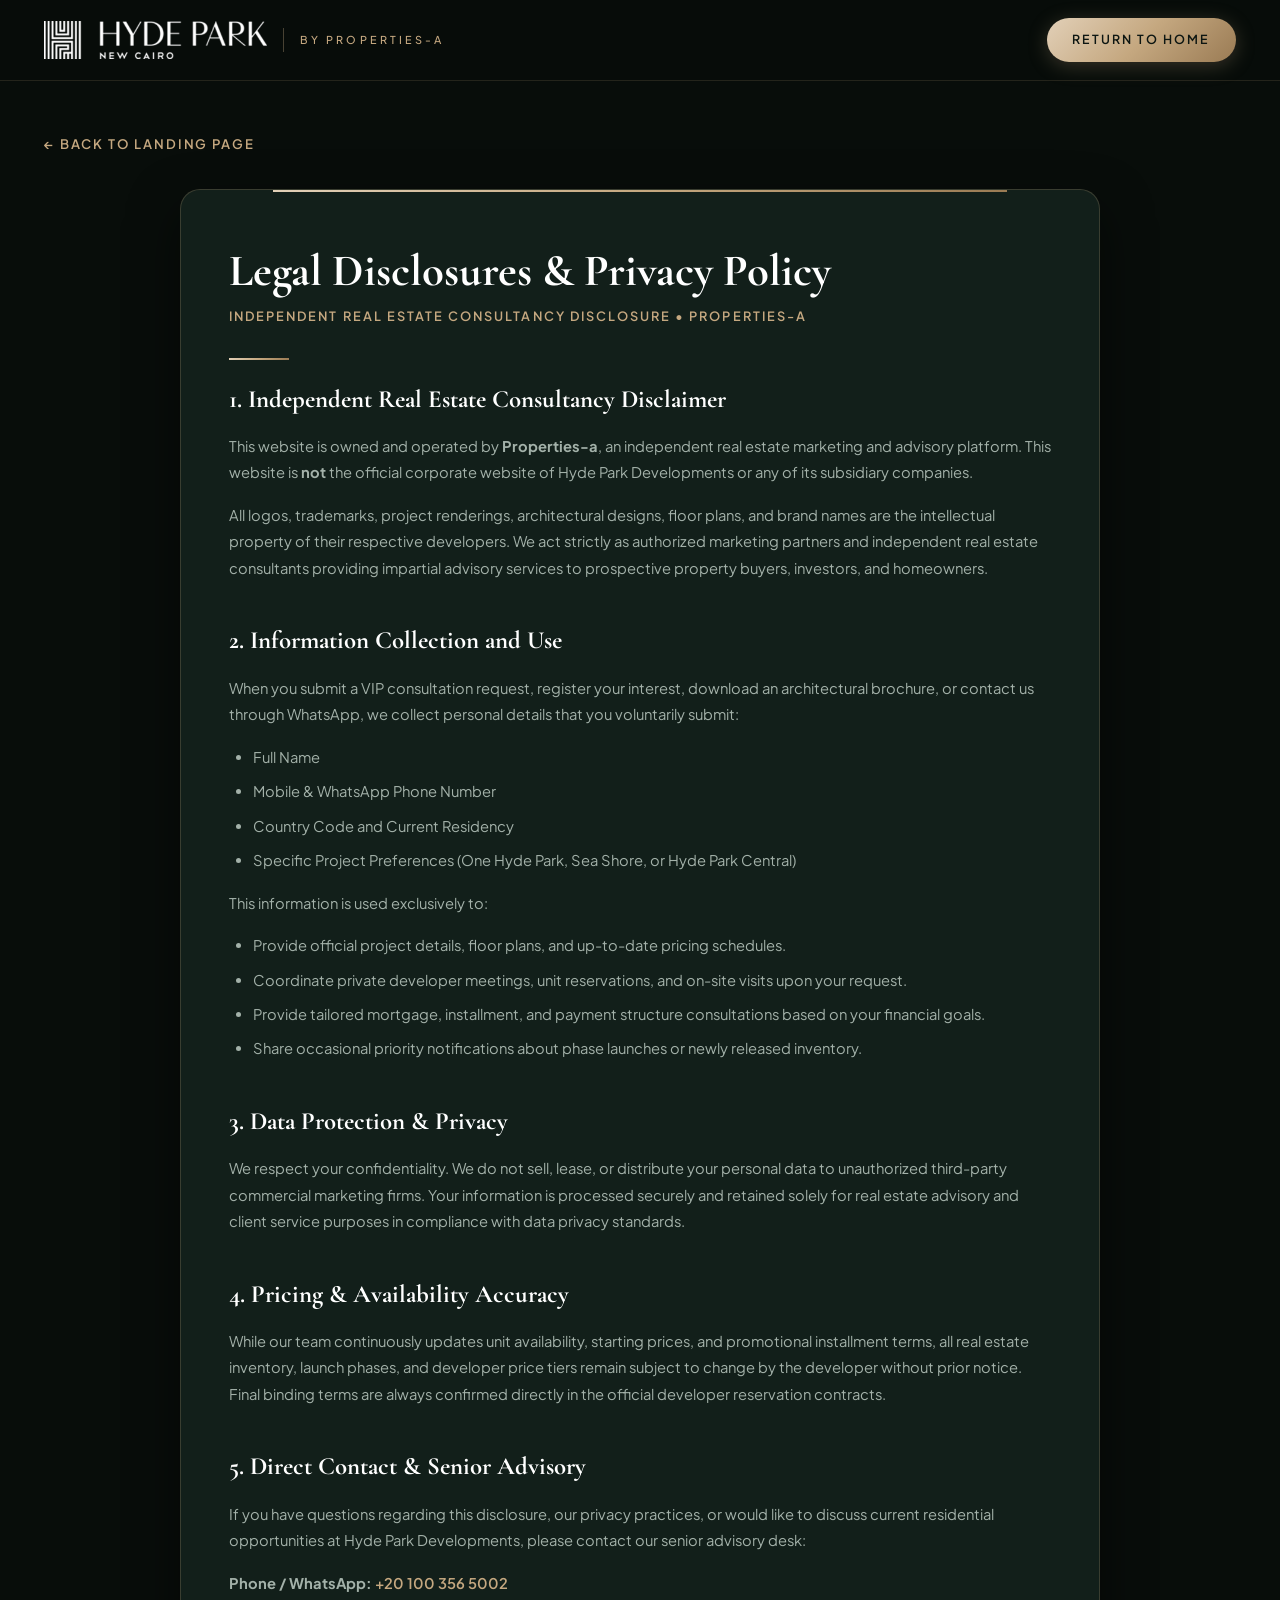
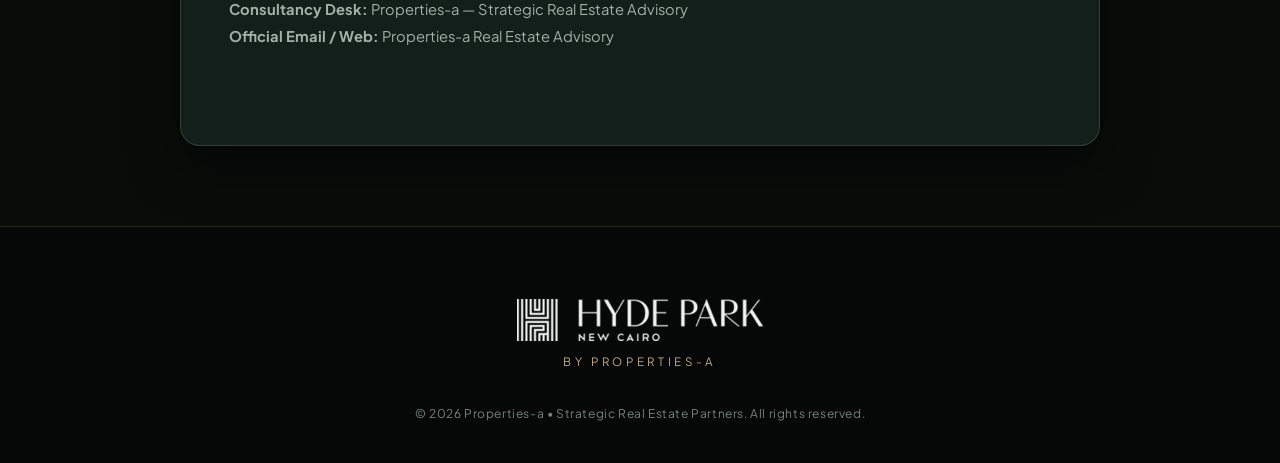
==== legal.html @ 14ad9d65 "Initial commit: Hyde Park Developments luxury landing page by Properties-a" ====
<!DOCTYPE html>
<html lang="en">
<head>
  <meta charset="UTF-8" />
  <meta name="viewport" content="width=device-width, initial-scale=1.0" />
  <title>Legal Disclosures & Privacy Policy — Hyde Park Developments by Properties-a</title>
  <meta name="robots" content="noindex, follow" />
  <link rel="icon" href="images/favicon.png" type="image/png" />

  <!-- Fonts -->
  <link rel="preconnect" href="https://fonts.googleapis.com" />
  <link rel="preconnect" href="https://fonts.gstatic.com" crossorigin />
  <link href="https://fonts.googleapis.com/css2?family=Cormorant+Garamond:ital,wght@0,400;0,500;0,600;1,400&family=Plus+Jakarta+Sans:wght@300;400;500;600;700&display=swap" rel="stylesheet" />

  <link rel="stylesheet" href="styles.css" />
  
  <style>
    .legal-page-wrap {
      padding: 130px 0 80px 0;
      min-height: 85vh;
      background: var(--color-obsidian);
    }
    .legal-box {
      background: var(--color-emerald-card);
      border: 1px solid var(--color-emerald-border);
      border-radius: var(--radius-lg);
      padding: 3.5rem 3rem;
      max-width: 920px;
      margin: 0 auto;
      box-shadow: var(--shadow-luxury);
      position: relative;
    }
    .legal-box::before {
      content: '';
      position: absolute;
      top: 0;
      left: 10%;
      right: 10%;
      height: 2px;
      background: var(--color-gold-gradient);
    }
    .legal-heading {
      font-family: var(--font-serif);
      font-size: clamp(2.2rem, 3.5vw, 3rem);
      color: #ffffff;
      margin-bottom: 0.5rem;
      line-height: 1.15;
    }
    .legal-sub-heading {
      color: var(--color-gold);
      font-size: 0.8rem;
      letter-spacing: 0.16em;
      text-transform: uppercase;
      margin-bottom: 2rem;
      font-weight: 600;
    }
    .legal-article-section {
      margin-bottom: 2.5rem;
    }
    .legal-article-section h3 {
      font-family: var(--font-serif);
      font-size: 1.55rem;
      color: #ffffff;
      margin-bottom: 0.85rem;
    }
    .legal-article-section p {
      font-size: 0.92rem;
      color: var(--color-text-muted);
      line-height: 1.8;
      margin-bottom: 1rem;
    }
    .legal-article-section ul {
      padding-left: 1.5rem;
      color: var(--color-text-muted);
      line-height: 1.8;
      margin-bottom: 1rem;
    }
    .legal-article-section li {
      margin-bottom: 0.5rem;
      font-size: 0.92rem;
    }
    .btn-return-home {
      display: inline-flex;
      align-items: center;
      gap: 0.6rem;
      margin-bottom: 2.2rem;
      color: var(--color-gold);
      font-size: 0.82rem;
      text-transform: uppercase;
      letter-spacing: 0.14em;
      font-weight: 600;
      transition: var(--transition-smooth);
    }
    .btn-return-home:hover {
      color: #ffffff;
      transform: translateX(-4px);
    }
    @media (max-width: 768px) {
      .legal-box {
        padding: 2.2rem 1.5rem;
      }
    }
  </style>
</head>
<body>

  <!-- Site Header -->
  <header class="site-header">
    <div class="container nav-container">
      <div class="brand-wrapper">
        <a href="index.html">
          <img src="images/hyde-park-developments.png" alt="Hyde Park Developments" class="brand-logo-img" />
        </a>
        <div class="brand-sep"></div>
        <span class="brand-subtext">By Properties-a</span>
      </div>
      <div class="nav-actions">
        <a href="index.html" class="btn btn-primary">Return to Home</a>
      </div>
    </div>
  </header>

  <!-- Legal Main Content -->
  <main class="legal-page-wrap">
    <div class="container">
      <a href="index.html" class="btn-return-home">
        &larr; Back to Landing Page
      </a>

      <div class="legal-box">
        <h1 class="legal-heading">Legal Disclosures & Privacy Policy</h1>
        <p class="legal-sub-heading">Independent Real Estate Consultancy Disclosure &bull; Properties-a</p>
        <div class="gold-divider left"></div>

        <section class="legal-article-section" id="disclaimer">
          <h3>1. Independent Real Estate Consultancy Disclaimer</h3>
          <p>
            This website is owned and operated by <strong>Properties-a</strong>, an independent real estate marketing and advisory platform. This website is <strong>not</strong> the official corporate website of Hyde Park Developments or any of its subsidiary companies.
          </p>
          <p>
            All logos, trademarks, project renderings, architectural designs, floor plans, and brand names are the intellectual property of their respective developers. We act strictly as authorized marketing partners and independent real estate consultants providing impartial advisory services to prospective property buyers, investors, and homeowners.
          </p>
        </section>

        <section class="legal-article-section" id="collection">
          <h3>2. Information Collection and Use</h3>
          <p>
            When you submit a VIP consultation request, register your interest, download an architectural brochure, or contact us through WhatsApp, we collect personal details that you voluntarily submit:
          </p>
          <ul>
            <li>Full Name</li>
            <li>Mobile & WhatsApp Phone Number</li>
            <li>Country Code and Current Residency</li>
            <li>Specific Project Preferences (One Hyde Park, Sea Shore, or Hyde Park Central)</li>
          </ul>
          <p>
            This information is used exclusively to:
          </p>
          <ul>
            <li>Provide official project details, floor plans, and up-to-date pricing schedules.</li>
            <li>Coordinate private developer meetings, unit reservations, and on-site visits upon your request.</li>
            <li>Provide tailored mortgage, installment, and payment structure consultations based on your financial goals.</li>
            <li>Share occasional priority notifications about phase launches or newly released inventory.</li>
          </ul>
        </section>

        <section class="legal-article-section" id="privacy">
          <h3>3. Data Protection & Privacy</h3>
          <p>
            We respect your confidentiality. We do not sell, lease, or distribute your personal data to unauthorized third-party commercial marketing firms. Your information is processed securely and retained solely for real estate advisory and client service purposes in compliance with data privacy standards.
          </p>
        </section>

        <section class="legal-article-section" id="terms">
          <h3>4. Pricing & Availability Accuracy</h3>
          <p>
            While our team continuously updates unit availability, starting prices, and promotional installment terms, all real estate inventory, launch phases, and developer price tiers remain subject to change by the developer without prior notice. Final binding terms are always confirmed directly in the official developer reservation contracts.
          </p>
        </section>

        <section class="legal-article-section" id="contact">
          <h3>5. Direct Contact & Senior Advisory</h3>
          <p>
            If you have questions regarding this disclosure, our privacy practices, or would like to discuss current residential opportunities at Hyde Park Developments, please contact our senior advisory desk:
          </p>
          <p>
            <strong>Phone / WhatsApp:</strong> <a href="https://wa.me/201003565002" target="_blank" rel="noopener noreferrer" style="color: var(--color-gold); font-weight: 600;">+20 100 356 5002</a><br />
            <strong>Consultancy Desk:</strong> Properties-a — Strategic Real Estate Advisory<br />
            <strong>Official Email / Web:</strong> Properties-a Real Estate Advisory
          </p>
        </section>
      </div>
    </div>
  </main>

  <!-- Site Footer -->
  <footer class="site-footer">
    <div class="container">
      <div class="footer-brand-wrap">
        <img src="images/hyde-park-developments.png" alt="Hyde Park Developments" class="footer-logo" />
        <span class="footer-tagline">By Properties-a</span>
      </div>
      <p class="footer-copyright">&copy; 2026 Properties-a &bull; Strategic Real Estate Partners. All rights reserved.</p>
    </div>
  </footer>

</body>
</html>
---- styles.css ----
/* ==========================================================================
   HYDE PARK DEVELOPMENTS — LUXURY RESIDENCES (BY PROPERTIES-A)
   Design System & Styling
   ========================================================================== */

:root {
  /* Color Palette */
  --color-obsidian: #080D0A;
  --color-emerald-deep: #0D1713;
  --color-emerald-card: #121F1A;
  --color-emerald-border: rgba(197, 168, 128, 0.22);
  --color-emerald-glow: rgba(197, 168, 128, 0.08);
  
  --color-gold: #C5A880;
  --color-gold-light: #E0CEB5;
  --color-gold-dark: #9A7B54;
  --color-gold-gradient: linear-gradient(135deg, #E2D0B8 0%, #C5A880 50%, #9A7B54 100%);
  
  --color-ivory: #FBF9F5;
  --color-ivory-warm: #F4EFEA;
  --color-sand: #EAE3D9;
  
  --color-text-light: #FFFFFF;
  --color-text-muted: #A3B1A9;
  --color-text-dim: #73857B;
  --color-text-dark: #121A15;
  --color-text-dark-muted: #4A5851;
  
  --color-whatsapp: #25D366;
  --color-whatsapp-hover: #20BA5A;

  /* Typography */
  --font-serif: 'Cormorant Garamond', 'Playfair Display', Georgia, serif;
  --font-sans: 'Plus Jakarta Sans', 'Inter', -apple-system, BlinkMacSystemFont, sans-serif;
  
  /* Transitions & Shadows */
  --transition-smooth: all 0.35s cubic-bezier(0.16, 1, 0.3, 1);
  --shadow-subtle: 0 10px 30px rgba(0, 0, 0, 0.25);
  --shadow-luxury: 0 20px 50px rgba(0, 0, 0, 0.5);
  --shadow-gold: 0 8px 30px rgba(197, 168, 128, 0.2);
  
  --radius-sm: 8px;
  --radius-md: 14px;
  --radius-lg: 20px;
  --radius-full: 9999px;
}

/* Base Reset */
*, *::before, *::after {
  box-sizing: border-box;
  margin: 0;
  padding: 0;
}

html {
  scroll-behavior: smooth;
  font-size: 16px;
  -webkit-text-size-adjust: 100%;
}

body {
  font-family: var(--font-sans);
  background-color: var(--color-obsidian);
  color: var(--color-text-light);
  line-height: 1.6;
  overflow-x: hidden;
  position: relative;
  -webkit-font-smoothing: antialiased;
}

img {
  max-width: 100%;
  height: auto;
  display: block;
}

a {
  color: inherit;
  text-decoration: none;
  transition: var(--transition-smooth);
}

button, input, select, textarea {
  font-family: inherit;
}

/* Container */
.container {
  width: 100%;
  max-width: 1240px;
  margin-left: auto;
  margin-right: auto;
  padding-left: 1.5rem;
  padding-right: 1.5rem;
}

.container-narrow {
  max-width: 960px;
}

/* Typography Utilities */
.font-serif { font-family: var(--font-serif); }
.font-sans { font-family: var(--font-sans); }

.text-gold {
  color: var(--color-gold);
}

.gradient-gold-text {
  background: var(--color-gold-gradient);
  -webkit-background-clip: text;
  -webkit-text-fill-color: transparent;
}

/* Badges */
.luxury-tag {
  display: inline-flex;
  align-items: center;
  gap: 0.5rem;
  padding: 0.4rem 1rem;
  border-radius: var(--radius-full);
  background: rgba(197, 168, 128, 0.12);
  border: 1px solid rgba(197, 168, 128, 0.28);
  color: var(--color-gold-light);
  font-size: 0.72rem;
  letter-spacing: 0.22em;
  text-transform: uppercase;
  font-weight: 600;
}

.luxury-tag::before {
  content: '';
  width: 5px;
  height: 5px;
  border-radius: 50%;
  background: var(--color-gold);
  box-shadow: 0 0 8px var(--color-gold);
}

/* Subtle Gold Divider */
.gold-divider {
  width: 60px;
  height: 1.5px;
  background: var(--color-gold-gradient);
  margin: 1.25rem auto;
}

.gold-divider.left {
  margin-left: 0;
}

/* ==========================================================================
   NAVIGATION BAR
   ========================================================================== */
.site-header {
  position: fixed;
  top: 0;
  left: 0;
  right: 0;
  z-index: 1000;
  background: rgba(8, 13, 10, 0.82);
  backdrop-filter: blur(18px);
  -webkit-backdrop-filter: blur(18px);
  border-bottom: 1px solid rgba(197, 168, 128, 0.15);
  transition: var(--transition-smooth);
}

.site-header.scrolled {
  background: rgba(8, 13, 10, 0.95);
  box-shadow: 0 10px 30px rgba(0, 0, 0, 0.4);
}

.nav-container {
  display: flex;
  align-items: center;
  justify-content: space-between;
  height: 80px;
}

.brand-wrapper {
  display: flex;
  align-items: center;
  gap: 1rem;
}

.brand-logo-img {
  height: 38px;
  width: auto;
  filter: brightness(0) invert(1);
  transition: var(--transition-smooth);
}

.brand-wrapper:hover .brand-logo-img {
  opacity: 0.9;
}

.brand-sep {
  width: 1px;
  height: 24px;
  background: rgba(197, 168, 128, 0.35);
}

.brand-subtext {
  font-size: 0.68rem;
  letter-spacing: 0.28em;
  text-transform: uppercase;
  color: var(--color-gold);
  font-weight: 500;
  white-space: nowrap;
}

.nav-links {
  display: flex;
  align-items: center;
  list-style: none;
  gap: 2rem;
}

.nav-link {
  font-size: 0.82rem;
  letter-spacing: 0.12em;
  text-transform: uppercase;
  color: var(--color-text-muted);
  font-weight: 500;
  position: relative;
  padding: 0.5rem 0;
}

.nav-link::after {
  content: '';
  position: absolute;
  bottom: 0;
  left: 0;
  width: 0;
  height: 1px;
  background: var(--color-gold);
  transition: var(--transition-smooth);
}

.nav-link:hover {
  color: var(--color-text-light);
}

.nav-link:hover::after {
  width: 100%;
}

.nav-actions {
  display: flex;
  align-items: center;
  gap: 1rem;
}

/* Button System */
.btn {
  display: inline-flex;
  align-items: center;
  justify-content: center;
  gap: 0.6rem;
  padding: 0.75rem 1.6rem;
  border-radius: var(--radius-full);
  font-size: 0.78rem;
  font-weight: 600;
  letter-spacing: 0.16em;
  text-transform: uppercase;
  cursor: pointer;
  transition: var(--transition-smooth);
  border: none;
  outline: none;
  text-decoration: none;
}

.btn-primary {
  background: var(--color-gold-gradient);
  color: #0D1612;
  box-shadow: 0 4px 20px rgba(197, 168, 128, 0.25);
}

.btn-primary:hover {
  transform: translateY(-2px);
  box-shadow: 0 8px 25px rgba(197, 168, 128, 0.4);
}

.btn-outline {
  background: transparent;
  color: var(--color-text-light);
  border: 1px solid rgba(197, 168, 128, 0.4);
}

.btn-outline:hover {
  border-color: var(--color-gold);
  background: rgba(197, 168, 128, 0.08);
  color: var(--color-gold-light);
}

.btn-whatsapp {
  background: #25D366;
  color: #FFFFFF;
  box-shadow: 0 4px 18px rgba(37, 211, 102, 0.3);
}

.btn-whatsapp:hover {
  background: #20BA5A;
  transform: translateY(-2px);
  box-shadow: 0 6px 24px rgba(37, 211, 102, 0.45);
}

.btn-whatsapp svg, .btn-primary svg, .btn-outline svg {
  width: 18px;
  height: 18px;
  fill: currentColor;
}

.mobile-nav-toggle {
  display: none;
  background: none;
  border: none;
  color: var(--color-text-light);
  cursor: pointer;
  padding: 0.5rem;
}

/* ==========================================================================
   HERO SECTION
   ========================================================================== */
.hero-section {
  position: relative;
  min-height: 100vh;
  display: flex;
  align-items: center;
  padding-top: 120px;
  padding-bottom: 70px;
  background-color: var(--color-obsidian);
  overflow: hidden;
}

.hero-backdrop {
  position: absolute;
  top: 0;
  left: 0;
  width: 100%;
  height: 100%;
  z-index: 1;
}

.hero-backdrop-img {
  width: 100%;
  height: 100%;
  object-fit: cover;
  object-position: center;
  transform: scale(1.02);
  transition: transform 12s ease-out;
}

.hero-section:hover .hero-backdrop-img {
  transform: scale(1.06);
}

.hero-veil {
  position: absolute;
  inset: 0;
  background: linear-gradient(
    180deg,
    rgba(8, 13, 10, 0.85) 0%,
    rgba(8, 13, 10, 0.72) 45%,
    rgba(8, 13, 10, 0.94) 100%
  );
  z-index: 2;
}

.hero-content-grid {
  position: relative;
  z-index: 3;
  display: grid;
  grid-template-columns: 1.15fr 0.85fr;
  gap: 3.5rem;
  align-items: center;
}

.hero-text-col {
  padding-right: 1rem;
}

.hero-headline {
  font-family: var(--font-serif);
  font-size: clamp(2.5rem, 5vw, 4.4rem);
  font-weight: 400;
  line-height: 1.08;
  letter-spacing: -0.02em;
  margin-top: 1.25rem;
  margin-bottom: 1.5rem;
  color: #FFFFFF;
}

.hero-highlight-bar {
  display: inline-flex;
  flex-wrap: wrap;
  align-items: center;
  gap: 0.75rem;
  padding: 0.85rem 1.4rem;
  background: rgba(18, 31, 26, 0.7);
  border: 1px solid var(--color-emerald-border);
  backdrop-filter: blur(12px);
  border-radius: var(--radius-md);
  margin-bottom: 2rem;
}

.hero-highlight-item {
  font-size: 0.82rem;
  color: var(--color-gold-light);
  letter-spacing: 0.04em;
  font-weight: 500;
}

.hero-highlight-sep {
  color: var(--color-gold);
  opacity: 0.5;
}

.hero-description {
  font-size: 1.05rem;
  line-height: 1.75;
  color: var(--color-text-muted);
  max-width: 580px;
  margin-bottom: 2.2rem;
}

.hero-ctas {
  display: flex;
  flex-wrap: wrap;
  align-items: center;
  gap: 1rem;
  margin-bottom: 2.5rem;
}

.hero-pillars-row {
  display: grid;
  grid-template-columns: repeat(3, 1fr);
  gap: 1rem;
  border-top: 1px solid rgba(197, 168, 128, 0.15);
  padding-top: 1.75rem;
}

.pillar-item {
  display: flex;
  flex-direction: column;
}

.pillar-num {
  font-family: var(--font-serif);
  font-size: 1.8rem;
  color: var(--color-gold);
  line-height: 1;
  margin-bottom: 0.25rem;
}

.pillar-label {
  font-size: 0.72rem;
  letter-spacing: 0.12em;
  text-transform: uppercase;
  color: var(--color-text-muted);
}

/* Hero VIP Lead Card */
.hero-form-card {
  background: rgba(13, 23, 19, 0.82);
  border: 1px solid var(--color-emerald-border);
  backdrop-filter: blur(20px);
  -webkit-backdrop-filter: blur(20px);
  border-radius: var(--radius-lg);
  padding: 2.5rem 2.2rem;
  box-shadow: var(--shadow-luxury), var(--shadow-gold);
  position: relative;
}

.hero-form-card::before {
  content: '';
  position: absolute;
  top: 0;
  left: 15%;
  right: 15%;
  height: 2px;
  background: var(--color-gold-gradient);
}

.form-header {
  text-align: center;
  margin-bottom: 1.75rem;
}

.form-header-badge {
  font-size: 0.68rem;
  letter-spacing: 0.25em;
  text-transform: uppercase;
  color: var(--color-gold);
  font-weight: 600;
  margin-bottom: 0.5rem;
  display: block;
}

.form-header-title {
  font-family: var(--font-serif);
  font-size: 1.8rem;
  color: #FFFFFF;
  font-weight: 400;
  line-height: 1.2;
}

.form-header-sub {
  font-size: 0.85rem;
  color: var(--color-text-muted);
  margin-top: 0.4rem;
  font-style: italic;
  font-family: var(--font-serif);
}

/* Form Styling */
.vip-form {
  display: flex;
  flex-direction: column;
  gap: 1.15rem;
}

.form-group {
  display: flex;
  flex-direction: column;
  gap: 0.4rem;
  text-align: left;
}

.form-label {
  font-size: 0.68rem;
  letter-spacing: 0.18em;
  text-transform: uppercase;
  color: var(--color-gold-light);
  font-weight: 600;
}

.form-input, .form-select {
  width: 100%;
  padding: 0.85rem 1.1rem;
  background: rgba(8, 13, 10, 0.65);
  border: 1px solid rgba(197, 168, 128, 0.3);
  border-radius: var(--radius-sm);
  color: #FFFFFF;
  font-size: 0.9rem;
  transition: var(--transition-smooth);
  outline: none;
}

.form-input::placeholder {
  color: rgba(255, 255, 255, 0.35);
}

.form-input:focus, .form-select:focus {
  border-color: var(--color-gold);
  box-shadow: 0 0 15px rgba(197, 168, 128, 0.25);
  background: rgba(8, 13, 10, 0.9);
}

.form-select option {
  background-color: var(--color-obsidian);
  color: #FFFFFF;
}

.form-submit-btn {
  width: 100%;
  margin-top: 0.5rem;
  padding: 1rem 1.5rem;
  font-size: 0.82rem;
  font-weight: 700;
  letter-spacing: 0.22em;
}

.form-disclaimer {
  font-size: 0.68rem;
  line-height: 1.6;
  color: var(--color-text-dim);
  text-align: center;
  margin-top: 1rem;
}

.form-legal-links {
  display: flex;
  align-items: center;
  justify-content: center;
  gap: 0.75rem;
  margin-top: 0.6rem;
  font-size: 0.68rem;
  letter-spacing: 0.12em;
  text-transform: uppercase;
  color: var(--color-gold);
}

.form-legal-links a:hover {
  text-decoration: underline;
  color: #FFFFFF;
}

/* ==========================================================================
   TICKER / STATS BAR
   ========================================================================== */
.stats-ticker-section {
  background: var(--color-emerald-deep);
  border-top: 1px solid var(--color-emerald-border);
  border-bottom: 1px solid var(--color-emerald-border);
  padding: 2.2rem 0;
}

.ticker-grid {
  display: grid;
  grid-template-columns: repeat(5, 1fr);
  gap: 1.5rem;
  text-align: center;
}

.ticker-item {
  display: flex;
  flex-direction: column;
  align-items: center;
  position: relative;
}

.ticker-item:not(:last-child)::after {
  content: '';
  position: absolute;
  right: 0;
  top: 15%;
  height: 70%;
  width: 1px;
  background: rgba(197, 168, 128, 0.2);
}

.ticker-metric {
  font-family: var(--font-serif);
  font-size: 2.2rem;
  font-weight: 500;
  color: var(--color-gold);
  line-height: 1.1;
  margin-bottom: 0.35rem;
}

.ticker-desc {
  font-size: 0.72rem;
  letter-spacing: 0.12em;
  text-transform: uppercase;
  color: var(--color-text-muted);
}

/* ==========================================================================
   DEVELOPMENTS SHOWCASE
   ========================================================================== */
.developments-section {
  padding: 6.5rem 0;
  background-color: var(--color-obsidian);
  position: relative;
}

.section-head {
  text-align: center;
  max-width: 780px;
  margin: 0 auto 4rem auto;
}

.section-subtitle {
  font-size: 0.75rem;
  letter-spacing: 0.28em;
  text-transform: uppercase;
  color: var(--color-gold);
  font-weight: 600;
}

.section-title {
  font-family: var(--font-serif);
  font-size: clamp(2.2rem, 4vw, 3.4rem);
  font-weight: 400;
  line-height: 1.15;
  color: #FFFFFF;
  margin-top: 0.8rem;
  margin-bottom: 1rem;
}

.section-description {
  font-size: 0.95rem;
  color: var(--color-text-muted);
  line-height: 1.7;
}

/* Filter Tabs */
.tabs-wrapper {
  display: flex;
  justify-content: center;
  gap: 0.75rem;
  margin-bottom: 3.5rem;
  flex-wrap: wrap;
}

.tab-btn {
  padding: 0.65rem 1.6rem;
  background: rgba(18, 31, 26, 0.6);
  border: 1px solid rgba(197, 168, 128, 0.25);
  border-radius: var(--radius-full);
  color: var(--color-text-muted);
  font-size: 0.75rem;
  letter-spacing: 0.15em;
  text-transform: uppercase;
  font-weight: 600;
  cursor: pointer;
  transition: var(--transition-smooth);
}

.tab-btn.active, .tab-btn:hover {
  background: var(--color-gold-gradient);
  color: #0D1612;
  border-color: var(--color-gold);
  box-shadow: 0 4px 15px rgba(197, 168, 128, 0.25);
}

/* Project Cards */
.project-card {
  background: var(--color-emerald-card);
  border: 1px solid var(--color-emerald-border);
  border-radius: var(--radius-lg);
  overflow: hidden;
  margin-bottom: 3.5rem;
  box-shadow: var(--shadow-luxury);
  transition: var(--transition-smooth);
}

.project-card:hover {
  border-color: rgba(197, 168, 128, 0.45);
  box-shadow: 0 25px 60px rgba(0, 0, 0, 0.6), 0 0 35px rgba(197, 168, 128, 0.12);
}

.project-card-grid {
  display: grid;
  grid-template-columns: 1fr 1fr;
}

.project-card.reversed .project-card-grid {
  direction: rtl;
}

.project-card.reversed .project-card-content {
  direction: ltr;
}

.project-card-media {
  position: relative;
  overflow: hidden;
  min-height: 440px;
}

.project-card-img {
  width: 100%;
  height: 100%;
  object-fit: cover;
  transition: transform 1.2s cubic-bezier(0.16, 1, 0.3, 1);
}

.project-card:hover .project-card-img {
  transform: scale(1.05);
}

.media-badge-top {
  position: absolute;
  top: 1.5rem;
  left: 1.5rem;
  z-index: 2;
}

.media-gradient-veil {
  position: absolute;
  inset: 0;
  background: linear-gradient(180deg, rgba(8, 13, 10, 0.1) 0%, rgba(8, 13, 10, 0.65) 100%);
}

.project-card-content {
  padding: 3.5rem 3rem;
  display: flex;
  flex-direction: column;
  justify-content: center;
}

.project-loc-tag {
  font-size: 0.72rem;
  letter-spacing: 0.24em;
  text-transform: uppercase;
  color: var(--color-gold);
  font-weight: 600;
  margin-bottom: 0.6rem;
}

.project-title {
  font-family: var(--font-serif);
  font-size: clamp(2rem, 3.2vw, 2.8rem);
  color: #FFFFFF;
  line-height: 1.15;
  margin-bottom: 1rem;
}

.project-desc {
  font-size: 0.95rem;
  color: var(--color-text-muted);
  line-height: 1.7;
  margin-bottom: 1.8rem;
}

.features-list {
  list-style: none;
  display: flex;
  flex-direction: column;
  gap: 0.75rem;
  margin-bottom: 2.2rem;
}

.feature-item {
  display: flex;
  align-items: center;
  gap: 0.85rem;
  font-size: 0.88rem;
  color: #E2E8E4;
}

.feature-item-icon {
  width: 8px;
  height: 8px;
  border-radius: 50%;
  background: var(--color-gold);
  flex-shrink: 0;
  box-shadow: 0 0 8px var(--color-gold);
}

/* Pricing and Terms Box */
.project-pricing-box {
  background: rgba(8, 13, 10, 0.6);
  border: 1px solid rgba(197, 168, 128, 0.22);
  border-radius: var(--radius-md);
  padding: 1.5rem 1.8rem;
  margin-bottom: 2rem;
  display: grid;
  grid-template-columns: 1fr 1fr;
  gap: 1.5rem;
  align-items: center;
}

.pricing-col {
  display: flex;
  flex-direction: column;
}

.pricing-label {
  font-size: 0.68rem;
  letter-spacing: 0.22em;
  text-transform: uppercase;
  color: var(--color-gold-light);
  margin-bottom: 0.35rem;
}

.pricing-value {
  font-family: var(--font-serif);
  font-size: 1.8rem;
  font-weight: 600;
  color: #FFFFFF;
  line-height: 1.1;
}

.terms-value {
  font-size: 0.9rem;
  color: var(--color-text-muted);
  font-weight: 500;
  line-height: 1.4;
}

.project-actions {
  display: flex;
  flex-wrap: wrap;
  gap: 1rem;
}

.project-actions .btn {
  flex: 1 1 200px;
}

/* ==========================================================================
   COMPARISON MATRIX
   ========================================================================== */
.comparison-section {
  padding: 5.5rem 0;
  background: var(--color-emerald-deep);
  border-top: 1px solid var(--color-emerald-border);
  border-bottom: 1px solid var(--color-emerald-border);
}

.table-responsive {
  width: 100%;
  overflow-x: auto;
  border-radius: var(--radius-md);
  box-shadow: var(--shadow-subtle);
  border: 1px solid var(--color-emerald-border);
}

.luxury-table {
  width: 100%;
  border-collapse: collapse;
  text-align: left;
  background: var(--color-emerald-card);
}

.luxury-table th, .luxury-table td {
  padding: 1.25rem 1.5rem;
  border-bottom: 1px solid rgba(197, 168, 128, 0.15);
}

.luxury-table th {
  background: rgba(8, 13, 10, 0.85);
  font-size: 0.75rem;
  letter-spacing: 0.18em;
  text-transform: uppercase;
  color: var(--color-gold);
  font-weight: 600;
}

.luxury-table td {
  font-size: 0.88rem;
  color: var(--color-text-muted);
}

.luxury-table tr:hover td {
  background: rgba(197, 168, 128, 0.04);
}

.table-proj-name {
  font-family: var(--font-serif);
  font-size: 1.15rem;
  color: #FFFFFF;
  font-weight: 600;
}

/* ==========================================================================
   CONSULTANCY SECTION (WHY HYDEPARK THROUGH PROPERTIES-A)
   ========================================================================== */
.consultancy-section {
  padding: 6.5rem 0;
  background-color: var(--color-ivory);
  color: var(--color-text-dark);
  position: relative;
}

.consultancy-section .section-subtitle {
  color: var(--color-gold-dark);
}

.consultancy-section .section-title {
  color: var(--color-text-dark);
}

.consultancy-section .section-description {
  color: var(--color-text-dark-muted);
}

.advisory-card-main {
  background: #FFFFFF;
  border: 1px solid rgba(154, 123, 84, 0.2);
  border-radius: var(--radius-lg);
  padding: 3.5rem 3rem;
  box-shadow: 0 15px 40px rgba(0, 0, 0, 0.05);
  max-width: 880px;
  margin: 0 auto 3rem auto;
  text-align: center;
}

.advisory-text-lead {
  font-size: 1.2rem;
  line-height: 1.8;
  color: var(--color-text-dark);
  font-weight: 400;
  font-family: var(--font-serif);
}

.advisory-divider {
  width: 50px;
  height: 2px;
  background: var(--color-gold-dark);
  margin: 1.5rem auto;
}

.advisory-text-sub {
  font-size: 1rem;
  line-height: 1.75;
  color: var(--color-text-dark-muted);
}

.advisory-pillars-grid {
  display: grid;
  grid-template-columns: repeat(3, 1fr);
  gap: 2rem;
  max-width: 1100px;
  margin: 0 auto;
}

.advisory-pillar-card {
  background: #FFFFFF;
  border: 1px solid rgba(154, 123, 84, 0.18);
  border-radius: var(--radius-md);
  padding: 2.2rem 1.8rem;
  text-align: center;
  transition: var(--transition-smooth);
}

.advisory-pillar-card:hover {
  transform: translateY(-5px);
  box-shadow: 0 12px 30px rgba(0, 0, 0, 0.08);
  border-color: var(--color-gold-dark);
}

.pillar-icon-box {
  width: 52px;
  height: 52px;
  margin: 0 auto 1.25rem auto;
  border-radius: 50%;
  background: rgba(197, 168, 128, 0.15);
  color: var(--color-gold-dark);
  display: flex;
  align-items: center;
  justify-content: center;
}

.pillar-icon-box svg {
  width: 26px;
  height: 26px;
  fill: currentColor;
}

.advisory-pillar-card h4 {
  font-family: var(--font-serif);
  font-size: 1.35rem;
  margin-bottom: 0.75rem;
  color: var(--color-text-dark);
}

.advisory-pillar-card p {
  font-size: 0.85rem;
  color: var(--color-text-dark-muted);
  line-height: 1.6;
}

/* ==========================================================================
   DEDICATED VIP CONSULTATION & REGISTRATION SECTION
   ========================================================================== */
.consultation-form-section {
  padding: 6.5rem 0;
  background: linear-gradient(180deg, var(--color-obsidian) 0%, var(--color-emerald-deep) 100%);
  position: relative;
}

.consultation-container {
  display: grid;
  grid-template-columns: 1fr 1fr;
  gap: 4rem;
  align-items: center;
}

.consultation-info-col h2 {
  font-family: var(--font-serif);
  font-size: clamp(2.2rem, 3.8vw, 3.2rem);
  line-height: 1.15;
  color: #FFFFFF;
  margin-top: 0.8rem;
  margin-bottom: 1.25rem;
}

.consultation-info-col p {
  font-size: 1rem;
  color: var(--color-text-muted);
  line-height: 1.7;
  margin-bottom: 2rem;
}

.consultation-benefits {
  list-style: none;
  display: flex;
  flex-direction: column;
  gap: 1.25rem;
  margin-bottom: 2.5rem;
}

.benefit-item {
  display: flex;
  align-items: flex-start;
  gap: 1rem;
}

.benefit-check {
  width: 22px;
  height: 22px;
  border-radius: 50%;
  background: rgba(197, 168, 128, 0.15);
  color: var(--color-gold);
  display: flex;
  align-items: center;
  justify-content: center;
  flex-shrink: 0;
  margin-top: 2px;
}

.benefit-check svg {
  width: 13px;
  height: 13px;
  fill: currentColor;
}

.benefit-item h5 {
  font-size: 0.92rem;
  color: #FFFFFF;
  font-weight: 600;
  margin-bottom: 0.2rem;
}

.benefit-item p {
  font-size: 0.82rem;
  color: var(--color-text-dim);
  margin-bottom: 0;
  line-height: 1.5;
}

.direct-advisor-box {
  background: rgba(18, 31, 26, 0.6);
  border: 1px solid var(--color-emerald-border);
  border-radius: var(--radius-md);
  padding: 1.5rem 1.8rem;
  display: flex;
  align-items: center;
  justify-content: space-between;
  gap: 1.5rem;
}

.advisor-text-small {
  font-size: 0.72rem;
  letter-spacing: 0.15em;
  text-transform: uppercase;
  color: var(--color-gold);
  margin-bottom: 0.2rem;
}

.advisor-phone-number {
  font-family: var(--font-serif);
  font-size: 1.35rem;
  color: #FFFFFF;
  font-weight: 600;
}

/* ==========================================================================
   FOOTER
   ========================================================================== */
.site-footer {
  background: #050806;
  border-top: 1px solid rgba(197, 168, 128, 0.18);
  padding: 4.5rem 0 2.5rem 0;
  text-align: center;
}

.footer-brand-wrap {
  display: flex;
  flex-direction: column;
  align-items: center;
  gap: 0.75rem;
  margin-bottom: 2rem;
}

.footer-logo {
  height: 42px;
  width: auto;
  filter: brightness(0) invert(1);
  opacity: 0.95;
}

.footer-tagline {
  font-size: 0.72rem;
  letter-spacing: 0.32em;
  text-transform: uppercase;
  color: var(--color-gold);
}

.footer-disclaimer-card {
  max-width: 820px;
  margin: 0 auto 2.5rem auto;
  padding: 1.8rem 2rem;
  background: rgba(13, 23, 19, 0.5);
  border: 1px solid rgba(197, 168, 128, 0.12);
  border-radius: var(--radius-md);
}

.footer-disclaimer-text {
  font-size: 0.78rem;
  line-height: 1.7;
  color: var(--color-text-dim);
}

.footer-legal-nav {
  display: flex;
  align-items: center;
  justify-content: center;
  gap: 1.5rem;
  margin-bottom: 2rem;
}

.footer-legal-link {
  font-size: 0.78rem;
  letter-spacing: 0.16em;
  text-transform: uppercase;
  color: var(--color-gold-light);
  transition: var(--transition-smooth);
}

.footer-legal-link:hover {
  color: #FFFFFF;
  text-decoration: underline;
}

.footer-legal-sep {
  color: rgba(197, 168, 128, 0.3);
}

.footer-copyright {
  font-size: 0.75rem;
  color: var(--color-text-dim);
  letter-spacing: 0.05em;
}

/* ==========================================================================
   FLOATING WHATSAPP & MOBILE ACTION BAR
   ========================================================================== */
.floating-whatsapp {
  position: fixed;
  right: 24px;
  bottom: 28px;
  z-index: 999;
  display: flex;
  align-items: center;
  gap: 0.75rem;
  background: var(--color-whatsapp);
  color: #FFFFFF;
  padding: 0.85rem 1.25rem;
  border-radius: var(--radius-full);
  box-shadow: 0 8px 30px rgba(37, 211, 102, 0.4);
  cursor: pointer;
  transition: var(--transition-smooth);
}

.floating-whatsapp:hover {
  transform: translateY(-4px) scale(1.02);
  background: var(--color-whatsapp-hover);
  box-shadow: 0 12px 35px rgba(37, 211, 102, 0.55);
}

.floating-whatsapp svg {
  width: 24px;
  height: 24px;
  fill: currentColor;
}

.floating-whatsapp-text {
  font-size: 0.78rem;
  font-weight: 700;
  letter-spacing: 0.12em;
  text-transform: uppercase;
}

.floating-pulse {
  position: absolute;
  inset: 0;
  border-radius: var(--radius-full);
  border: 2px solid var(--color-whatsapp);
  animation: pulse-ring 2s cubic-bezier(0.215, 0.61, 0.355, 1) infinite;
  pointer-events: none;
}

@keyframes pulse-ring {
  0% { transform: scale(0.95); opacity: 0.8; }
  70% { transform: scale(1.35); opacity: 0; }
  100% { transform: scale(1.4); opacity: 0; }
}

/* Mobile Sticky Bottom Bar */
.mobile-bottom-bar {
  display: none;
  position: fixed;
  bottom: 0;
  left: 0;
  right: 0;
  z-index: 1000;
  background: rgba(8, 13, 10, 0.95);
  backdrop-filter: blur(15px);
  -webkit-backdrop-filter: blur(15px);
  border-top: 1px solid var(--color-emerald-border);
  padding: 0.65rem 1rem;
}

.mobile-bottom-grid {
  display: grid;
  grid-template-columns: 1fr 1fr;
  gap: 0.75rem;
}

/* ==========================================================================
   MODAL DIALOG (BROCHURE / VIP INQUIRY)
   ========================================================================== */
.modal-overlay {
  position: fixed;
  inset: 0;
  z-index: 2000;
  background: rgba(0, 0, 0, 0.85);
  backdrop-filter: blur(12px);
  -webkit-backdrop-filter: blur(12px);
  display: flex;
  align-items: center;
  justify-content: center;
  padding: 1.5rem;
  opacity: 0;
  visibility: hidden;
  transition: var(--transition-smooth);
}

.modal-overlay.active {
  opacity: 1;
  visibility: visible;
}

.modal-card {
  background: var(--color-emerald-card);
  border: 1px solid var(--color-emerald-border);
  border-radius: var(--radius-lg);
  padding: 2.5rem;
  max-width: 520px;
  width: 100%;
  position: relative;
  box-shadow: 0 25px 70px rgba(0, 0, 0, 0.8);
  transform: translateY(20px) scale(0.96);
  transition: var(--transition-smooth);
}

.modal-overlay.active .modal-card {
  transform: translateY(0) scale(1);
}

.modal-close-btn {
  position: absolute;
  top: 1.25rem;
  right: 1.25rem;
  background: rgba(255, 255, 255, 0.08);
  border: none;
  color: #FFFFFF;
  width: 36px;
  height: 36px;
  border-radius: 50%;
  cursor: pointer;
  display: flex;
  align-items: center;
  justify-content: center;
  font-size: 1.2rem;
  transition: var(--transition-smooth);
}

.modal-close-btn:hover {
  background: rgba(255, 255, 255, 0.2);
  color: var(--color-gold);
}

/* Toast Notification */
.toast-msg {
  position: fixed;
  top: 100px;
  right: 24px;
  z-index: 3000;
  background: var(--color-emerald-card);
  border: 1px solid var(--color-gold);
  color: #FFFFFF;
  padding: 1.2rem 1.6rem;
  border-radius: var(--radius-md);
  box-shadow: var(--shadow-luxury);
  max-width: 360px;
  transform: translateX(120%);
  transition: transform 0.4s cubic-bezier(0.16, 1, 0.3, 1);
}

.toast-msg.show {
  transform: translateX(0);
}

/* ==========================================================================
   RESPONSIVE DESIGN (MEDIA QUERIES)
   ========================================================================== */
@media (max-width: 1024px) {
  .hero-content-grid {
    grid-template-columns: 1fr;
    gap: 3rem;
  }
  
  .hero-text-col {
    padding-right: 0;
    text-align: center;
  }

  .hero-highlight-bar {
    justify-content: center;
  }

  .hero-ctas {
    justify-content: center;
  }

  .hero-pillars-row {
    max-width: 600px;
    margin: 0 auto;
  }

  .hero-form-card {
    max-width: 580px;
    margin: 0 auto;
  }

  .project-card-grid {
    grid-template-columns: 1fr;
  }

  .project-card.reversed .project-card-grid {
    direction: ltr;
  }

  .project-card-media {
    min-height: 340px;
  }

  .consultation-container {
    grid-template-columns: 1fr;
    gap: 3rem;
  }

  .ticker-grid {
    grid-template-columns: repeat(3, 1fr);
  }

  .ticker-item:nth-child(3)::after {
    display: none;
  }

  .advisory-pillars-grid {
    grid-template-columns: 1fr;
    gap: 1.5rem;
  }
}

@media (max-width: 768px) {
  .nav-links, .nav-actions .btn-primary {
    display: none;
  }

  .mobile-nav-toggle {
    display: block;
  }

  .ticker-grid {
    grid-template-columns: 1fr;
    gap: 2rem;
  }

  .ticker-item::after {
    display: none !important;
  }

  .project-card-content {
    padding: 2.2rem 1.5rem;
  }

  .project-pricing-box {
    grid-template-columns: 1fr;
    gap: 1rem;
  }

  .advisory-card-main {
    padding: 2.2rem 1.5rem;
  }

  .floating-whatsapp {
    display: none; /* replaced by mobile-bottom-bar on small screens */
  }

  .mobile-bottom-bar {
    display: block;
  }

  body {
    padding-bottom: 70px;
  }
}
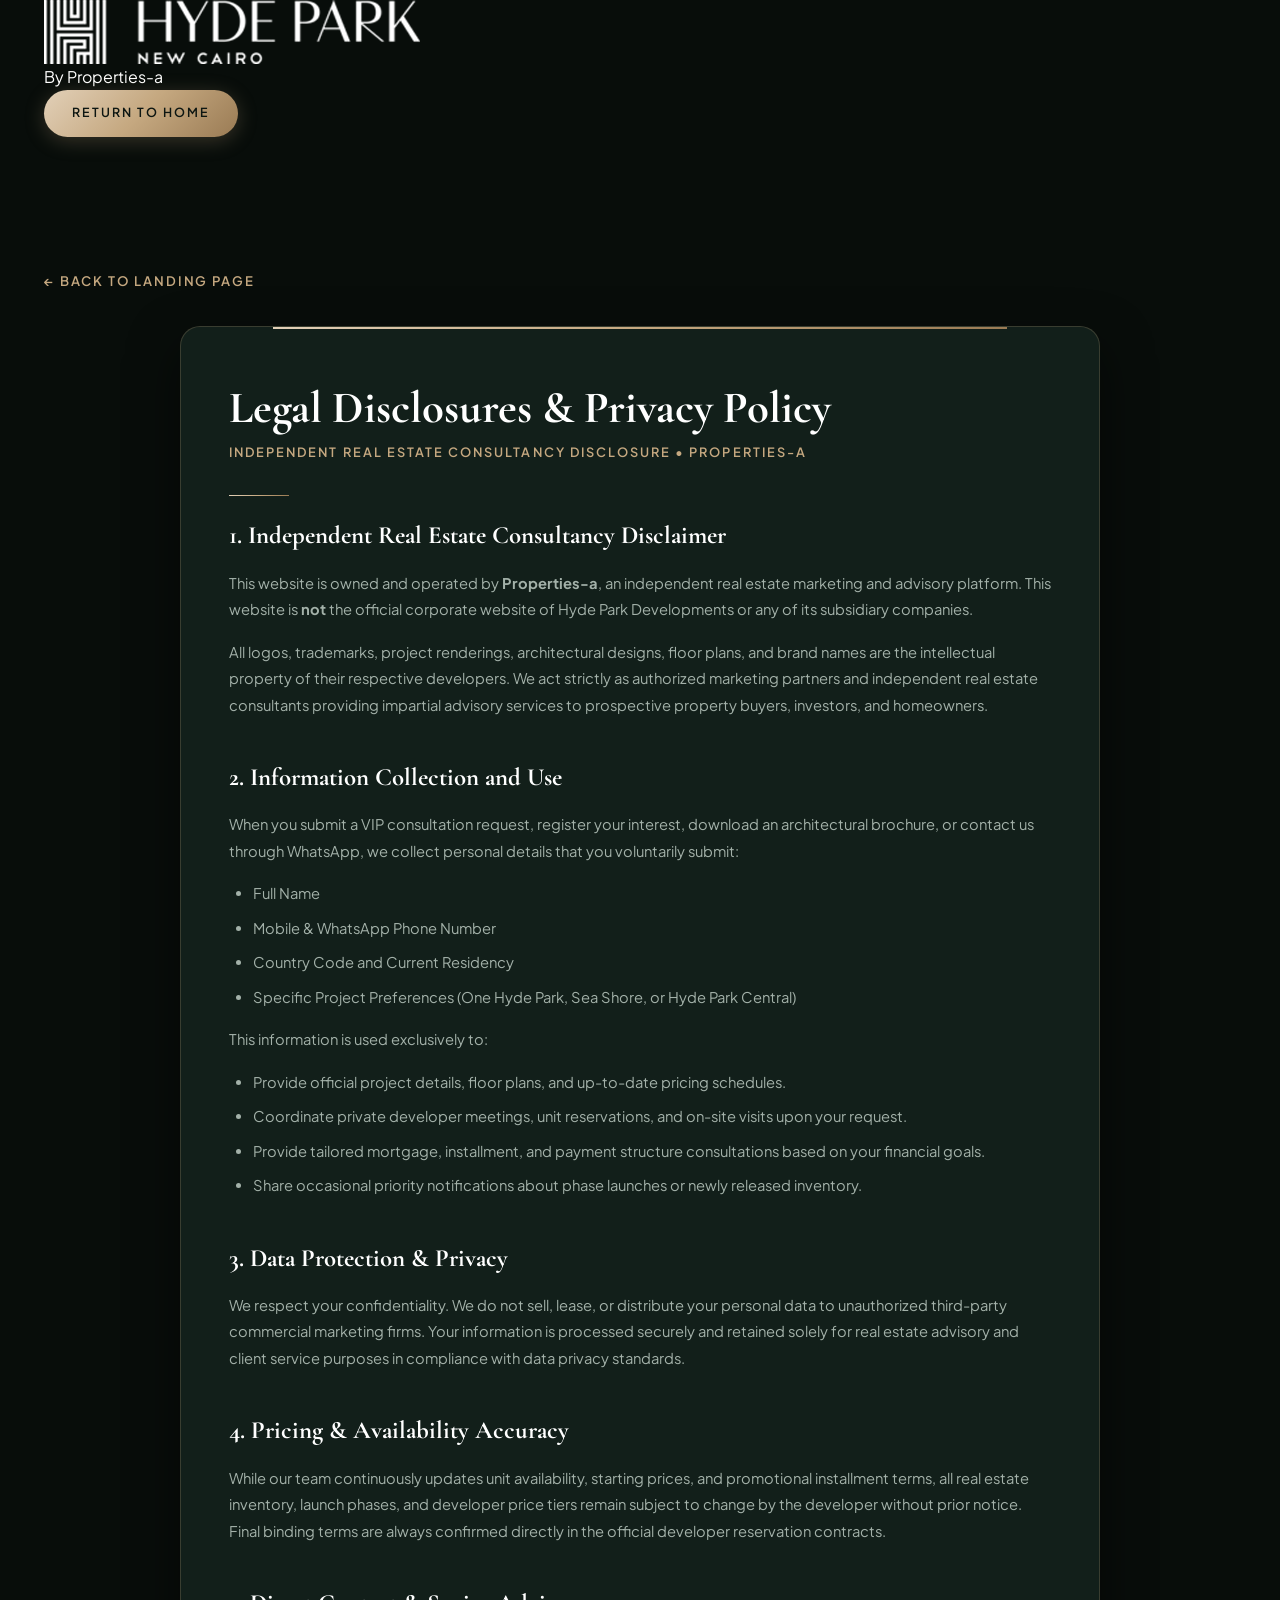
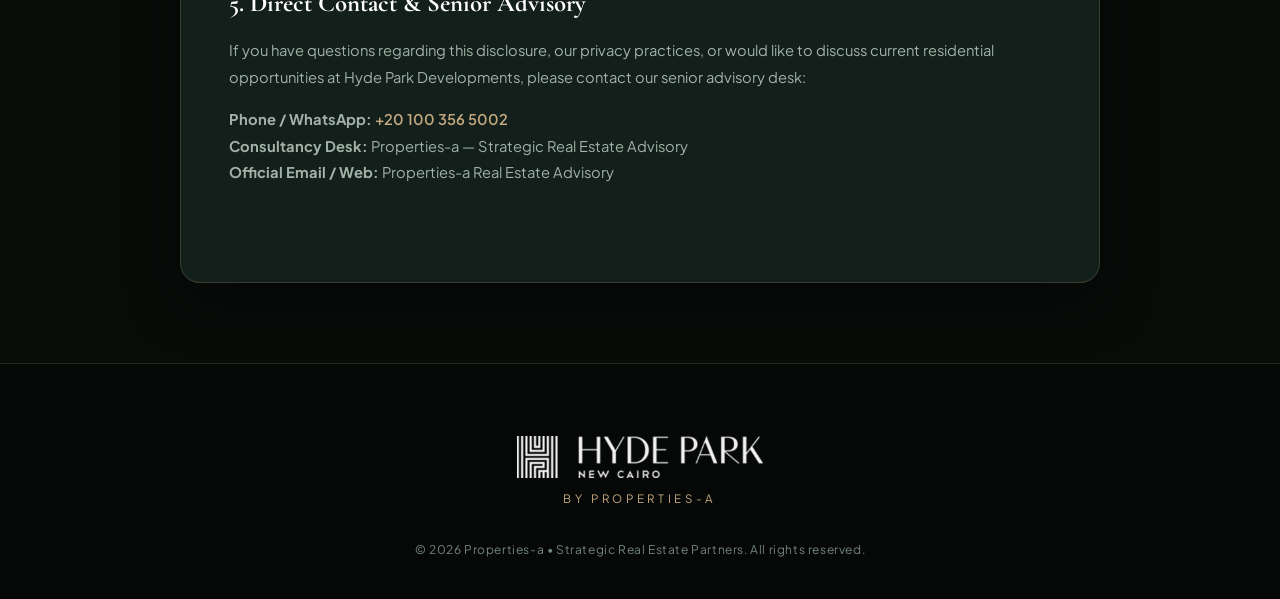
==== commit a27a21d2: "Setup Google Tag (AW-18440436080)" ====
--- a/legal.html
+++ b/legal.html
@@ -13,6 +13,16 @@
   <link href="https://fonts.googleapis.com/css2?family=Cormorant+Garamond:ital,wght@0,400;0,500;0,600;1,400&family=Plus+Jakarta+Sans:wght@300;400;500;600;700&display=swap" rel="stylesheet" />
 
   <link rel="stylesheet" href="styles.css" />
+  
+  <!-- Google tag (gtag.js) -->
+  <script async src="https://www.googletagmanager.com/gtag/js?id=AW-18440436080"></script>
+  <script>
+    window.dataLayer = window.dataLayer || [];
+    function gtag(){dataLayer.push(arguments);}
+    gtag('js', new Date());
+
+    gtag('config', 'AW-18440436080');
+  </script>
   
   <style>
     .legal-page-wrap {
--- a/styles.css
+++ b/styles.css
@@ -117,10 +117,10 @@
   display: inline-flex;
   align-items: center;
   gap: 0.5rem;
-  padding: 0.4rem 1rem;
+  padding: 0.45rem 1.1rem;
   border-radius: var(--radius-full);
-  background: rgba(197, 168, 128, 0.12);
-  border: 1px solid rgba(197, 168, 128, 0.28);
+  background: rgba(197, 168, 128, 0.14);
+  border: 1px solid rgba(197, 168, 128, 0.35);
   color: var(--color-gold-light);
   font-size: 0.72rem;
   letter-spacing: 0.22em;
@@ -130,11 +130,17 @@
 
 .luxury-tag::before {
   content: '';
-  width: 5px;
-  height: 5px;
+  width: 6px;
+  height: 6px;
   border-radius: 50%;
   background: var(--color-gold);
   box-shadow: 0 0 8px var(--color-gold);
+}
+
+.launch-badge {
+  background: linear-gradient(135deg, rgba(197, 168, 128, 0.25) 0%, rgba(13, 23, 19, 0.8) 100%);
+  border: 1px solid var(--color-gold);
+  color: #FFFFFF;
 }
 
 /* Subtle Gold Divider */
@@ -149,115 +155,13 @@
   margin-left: 0;
 }
 
-/* ==========================================================================
-   NAVIGATION BAR
-   ========================================================================== */
-.site-header {
-  position: fixed;
-  top: 0;
-  left: 0;
-  right: 0;
-  z-index: 1000;
-  background: rgba(8, 13, 10, 0.82);
-  backdrop-filter: blur(18px);
-  -webkit-backdrop-filter: blur(18px);
-  border-bottom: 1px solid rgba(197, 168, 128, 0.15);
-  transition: var(--transition-smooth);
-}
-
-.site-header.scrolled {
-  background: rgba(8, 13, 10, 0.95);
-  box-shadow: 0 10px 30px rgba(0, 0, 0, 0.4);
-}
-
-.nav-container {
-  display: flex;
-  align-items: center;
-  justify-content: space-between;
-  height: 80px;
-}
-
-.brand-wrapper {
-  display: flex;
-  align-items: center;
-  gap: 1rem;
-}
-
-.brand-logo-img {
-  height: 38px;
-  width: auto;
-  filter: brightness(0) invert(1);
-  transition: var(--transition-smooth);
-}
-
-.brand-wrapper:hover .brand-logo-img {
-  opacity: 0.9;
-}
-
-.brand-sep {
-  width: 1px;
-  height: 24px;
-  background: rgba(197, 168, 128, 0.35);
-}
-
-.brand-subtext {
-  font-size: 0.68rem;
-  letter-spacing: 0.28em;
-  text-transform: uppercase;
-  color: var(--color-gold);
-  font-weight: 500;
-  white-space: nowrap;
-}
-
-.nav-links {
-  display: flex;
-  align-items: center;
-  list-style: none;
-  gap: 2rem;
-}
-
-.nav-link {
-  font-size: 0.82rem;
-  letter-spacing: 0.12em;
-  text-transform: uppercase;
-  color: var(--color-text-muted);
-  font-weight: 500;
-  position: relative;
-  padding: 0.5rem 0;
-}
-
-.nav-link::after {
-  content: '';
-  position: absolute;
-  bottom: 0;
-  left: 0;
-  width: 0;
-  height: 1px;
-  background: var(--color-gold);
-  transition: var(--transition-smooth);
-}
-
-.nav-link:hover {
-  color: var(--color-text-light);
-}
-
-.nav-link:hover::after {
-  width: 100%;
-}
-
-.nav-actions {
-  display: flex;
-  align-items: center;
-  gap: 1rem;
-}
-
 /* Button System */
 .btn {
   display: inline-flex;
   align-items: center;
   justify-content: center;
   gap: 0.6rem;
-  padding: 0.75rem 1.6rem;
+  padding: 0.85rem 1.75rem;
   border-radius: var(--radius-full);
   font-size: 0.78rem;
   font-weight: 600;
@@ -311,25 +215,17 @@
   fill: currentColor;
 }
 
-.mobile-nav-toggle {
-  display: none;
-  background: none;
-  border: none;
-  color: var(--color-text-light);
-  cursor: pointer;
-  padding: 0.5rem;
-}
-
 /* ==========================================================================
-   HERO SECTION
+   HERO SECTION (NO FIXED HEADER, INTEGRATED BRAND ROW)
    ========================================================================== */
 .hero-section {
   position: relative;
   min-height: 100vh;
   display: flex;
-  align-items: center;
-  padding-top: 120px;
-  padding-bottom: 70px;
+  flex-direction: column;
+  justify-content: center;
+  padding-top: 2.5rem;
+  padding-bottom: 4rem;
   background-color: var(--color-obsidian);
   overflow: hidden;
 }
@@ -361,11 +257,55 @@
   inset: 0;
   background: linear-gradient(
     180deg,
-    rgba(8, 13, 10, 0.85) 0%,
-    rgba(8, 13, 10, 0.72) 45%,
-    rgba(8, 13, 10, 0.94) 100%
+    rgba(8, 13, 10, 0.88) 0%,
+    rgba(8, 13, 10, 0.75) 45%,
+    rgba(8, 13, 10, 0.95) 100%
   );
   z-index: 2;
+}
+
+/* Brand Bar Inside Hero (Top) */
+.hero-brand-header {
+  position: relative;
+  z-index: 3;
+  display: flex;
+  align-items: center;
+  justify-content: space-between;
+  margin-bottom: 2.5rem;
+  padding-bottom: 1.25rem;
+  border-bottom: 1px solid rgba(197, 168, 128, 0.15);
+}
+
+.hero-brand-left {
+  display: flex;
+  align-items: center;
+  gap: 1.2rem;
+}
+
+.hero-brand-logo {
+  height: 42px;
+  width: auto;
+  filter: brightness(0) invert(1);
+}
+
+.hero-brand-divider {
+  width: 1px;
+  height: 24px;
+  background: rgba(197, 168, 128, 0.35);
+}
+
+.hero-brand-tag {
+  font-size: 0.72rem;
+  letter-spacing: 0.28em;
+  text-transform: uppercase;
+  color: var(--color-gold);
+  font-weight: 500;
+}
+
+.hero-brand-right {
+  display: flex;
+  align-items: center;
+  gap: 1rem;
 }
 
 .hero-content-grid {
@@ -381,48 +321,57 @@
   padding-right: 1rem;
 }
 
+.hero-launch-badge-row {
+  display: flex;
+  align-items: center;
+  gap: 0.75rem;
+  flex-wrap: wrap;
+  margin-bottom: 1rem;
+}
+
 .hero-headline {
   font-family: var(--font-serif);
-  font-size: clamp(2.5rem, 5vw, 4.4rem);
+  font-size: clamp(2.4rem, 4.8vw, 4.2rem);
   font-weight: 400;
   line-height: 1.08;
   letter-spacing: -0.02em;
-  margin-top: 1.25rem;
-  margin-bottom: 1.5rem;
-  color: #FFFFFF;
-}
-
-.hero-highlight-bar {
+  margin-top: 0.8rem;
+  margin-bottom: 1.25rem;
+  color: #FFFFFF;
+}
+
+.hero-offer-highlight-bar {
   display: inline-flex;
   flex-wrap: wrap;
   align-items: center;
   gap: 0.75rem;
-  padding: 0.85rem 1.4rem;
-  background: rgba(18, 31, 26, 0.7);
-  border: 1px solid var(--color-emerald-border);
+  padding: 0.9rem 1.5rem;
+  background: rgba(18, 31, 26, 0.85);
+  border: 1px solid var(--color-gold);
   backdrop-filter: blur(12px);
   border-radius: var(--radius-md);
-  margin-bottom: 2rem;
-}
-
-.hero-highlight-item {
-  font-size: 0.82rem;
+  margin-bottom: 1.75rem;
+  box-shadow: 0 4px 20px rgba(197, 168, 128, 0.15);
+}
+
+.hero-offer-item {
+  font-size: 0.84rem;
   color: var(--color-gold-light);
   letter-spacing: 0.04em;
-  font-weight: 500;
-}
-
-.hero-highlight-sep {
+  font-weight: 600;
+}
+
+.hero-offer-sep {
   color: var(--color-gold);
-  opacity: 0.5;
+  opacity: 0.6;
 }
 
 .hero-description {
-  font-size: 1.05rem;
+  font-size: 1.02rem;
   line-height: 1.75;
   color: var(--color-text-muted);
-  max-width: 580px;
-  margin-bottom: 2.2rem;
+  max-width: 600px;
+  margin-bottom: 2rem;
 }
 
 .hero-ctas {
@@ -436,8 +385,8 @@
 .hero-pillars-row {
   display: grid;
   grid-template-columns: repeat(3, 1fr);
-  gap: 1rem;
-  border-top: 1px solid rgba(197, 168, 128, 0.15);
+  gap: 1.25rem;
+  border-top: 1px solid rgba(197, 168, 128, 0.18);
   padding-top: 1.75rem;
 }
 
@@ -448,7 +397,7 @@
 
 .pillar-num {
   font-family: var(--font-serif);
-  font-size: 1.8rem;
+  font-size: 2rem;
   color: var(--color-gold);
   line-height: 1;
   margin-bottom: 0.25rem;
@@ -463,12 +412,12 @@
 
 /* Hero VIP Lead Card */
 .hero-form-card {
-  background: rgba(13, 23, 19, 0.82);
+  background: rgba(13, 23, 19, 0.88);
   border: 1px solid var(--color-emerald-border);
   backdrop-filter: blur(20px);
   -webkit-backdrop-filter: blur(20px);
   border-radius: var(--radius-lg);
-  padding: 2.5rem 2.2rem;
+  padding: 2.4rem 2.2rem;
   box-shadow: var(--shadow-luxury), var(--shadow-gold);
   position: relative;
 }
@@ -477,15 +426,15 @@
   content: '';
   position: absolute;
   top: 0;
-  left: 15%;
-  right: 15%;
+  left: 12%;
+  right: 12%;
   height: 2px;
   background: var(--color-gold-gradient);
 }
 
 .form-header {
   text-align: center;
-  margin-bottom: 1.75rem;
+  margin-bottom: 1.6rem;
 }
 
 .form-header-badge {
@@ -494,13 +443,13 @@
   text-transform: uppercase;
   color: var(--color-gold);
   font-weight: 600;
-  margin-bottom: 0.5rem;
+  margin-bottom: 0.4rem;
   display: block;
 }
 
 .form-header-title {
   font-family: var(--font-serif);
-  font-size: 1.8rem;
+  font-size: 1.85rem;
   color: #FFFFFF;
   font-weight: 400;
   line-height: 1.2;
@@ -509,7 +458,7 @@
 .form-header-sub {
   font-size: 0.85rem;
   color: var(--color-text-muted);
-  margin-top: 0.4rem;
+  margin-top: 0.35rem;
   font-style: italic;
   font-family: var(--font-serif);
 }
@@ -536,37 +485,38 @@
   font-weight: 600;
 }
 
-.form-input, .form-select {
+.form-input {
   width: 100%;
-  padding: 0.85rem 1.1rem;
-  background: rgba(8, 13, 10, 0.65);
+  padding: 0.9rem 1.15rem;
+  background: rgba(8, 13, 10, 0.75);
   border: 1px solid rgba(197, 168, 128, 0.3);
   border-radius: var(--radius-sm);
   color: #FFFFFF;
-  font-size: 0.9rem;
+  font-size: 0.92rem;
   transition: var(--transition-smooth);
   outline: none;
 }
 
 .form-input::placeholder {
-  color: rgba(255, 255, 255, 0.35);
-}
-
-.form-input:focus, .form-select:focus {
+  color: rgba(255, 255, 255, 0.38);
+}
+
+.form-input:focus {
   border-color: var(--color-gold);
   box-shadow: 0 0 15px rgba(197, 168, 128, 0.25);
-  background: rgba(8, 13, 10, 0.9);
-}
-
-.form-select option {
-  background-color: var(--color-obsidian);
-  color: #FFFFFF;
+  background: rgba(8, 13, 10, 0.95);
+}
+
+.form-input-help {
+  font-size: 0.68rem;
+  color: var(--color-text-dim);
+  margin-top: 0.2rem;
 }
 
 .form-submit-btn {
   width: 100%;
-  margin-top: 0.5rem;
-  padding: 1rem 1.5rem;
+  margin-top: 0.4rem;
+  padding: 1.05rem 1.5rem;
   font-size: 0.82rem;
   font-weight: 700;
   letter-spacing: 0.22em;
@@ -658,8 +608,8 @@
 
 .section-head {
   text-align: center;
-  max-width: 780px;
-  margin: 0 auto 4rem auto;
+  max-width: 820px;
+  margin: 0 auto 3.5rem auto;
 }
 
 .section-subtitle {
@@ -722,7 +672,7 @@
   border: 1px solid var(--color-emerald-border);
   border-radius: var(--radius-lg);
   overflow: hidden;
-  margin-bottom: 3.5rem;
+  margin-bottom: 4rem;
   box-shadow: var(--shadow-luxury);
   transition: var(--transition-smooth);
 }
@@ -748,7 +698,7 @@
 .project-card-media {
   position: relative;
   overflow: hidden;
-  min-height: 440px;
+  min-height: 480px;
 }
 
 .project-card-img {
@@ -767,12 +717,15 @@
   top: 1.5rem;
   left: 1.5rem;
   z-index: 2;
+  display: flex;
+  flex-direction: column;
+  gap: 0.5rem;
 }
 
 .media-gradient-veil {
   position: absolute;
   inset: 0;
-  background: linear-gradient(180deg, rgba(8, 13, 10, 0.1) 0%, rgba(8, 13, 10, 0.65) 100%);
+  background: linear-gradient(180deg, rgba(8, 13, 10, 0.15) 0%, rgba(8, 13, 10, 0.7) 100%);
 }
 
 .project-card-content {
@@ -811,7 +764,7 @@
   display: flex;
   flex-direction: column;
   gap: 0.75rem;
-  margin-bottom: 2.2rem;
+  margin-bottom: 2rem;
 }
 
 .feature-item {
@@ -833,11 +786,11 @@
 
 /* Pricing and Terms Box */
 .project-pricing-box {
-  background: rgba(8, 13, 10, 0.6);
-  border: 1px solid rgba(197, 168, 128, 0.22);
+  background: rgba(8, 13, 10, 0.65);
+  border: 1px solid rgba(197, 168, 128, 0.25);
   border-radius: var(--radius-md);
   padding: 1.5rem 1.8rem;
-  margin-bottom: 2rem;
+  margin-bottom: 1.75rem;
   display: grid;
   grid-template-columns: 1fr 1fr;
   gap: 1.5rem;
@@ -870,6 +823,80 @@
   color: var(--color-text-muted);
   font-weight: 500;
   line-height: 1.4;
+}
+
+/* ==========================================================================
+   UNIT PRICING BREAKDOWN GRID (CUSTOM DETAILS FOR ONE HYDEPARK & CENTRAL)
+   ========================================================================== */
+.unit-breakdown-box {
+  background: rgba(8, 13, 10, 0.75);
+  border: 1px solid rgba(197, 168, 128, 0.22);
+  border-radius: var(--radius-md);
+  padding: 1.6rem 1.75rem;
+  margin-bottom: 2rem;
+}
+
+.unit-breakdown-head {
+  display: flex;
+  align-items: center;
+  justify-content: space-between;
+  margin-bottom: 1.15rem;
+}
+
+.unit-breakdown-title {
+  font-size: 0.72rem;
+  letter-spacing: 0.22em;
+  text-transform: uppercase;
+  color: var(--color-gold);
+  font-weight: 700;
+}
+
+.unit-breakdown-badge {
+  font-size: 0.68rem;
+  letter-spacing: 0.12em;
+  text-transform: uppercase;
+  color: var(--color-gold-light);
+  background: rgba(197, 168, 128, 0.12);
+  padding: 0.25rem 0.65rem;
+  border-radius: var(--radius-full);
+}
+
+.unit-pricing-grid {
+  display: grid;
+  grid-template-columns: repeat(2, 1fr);
+  gap: 0.75rem;
+}
+
+.unit-price-card {
+  background: rgba(18, 31, 26, 0.6);
+  border: 1px solid rgba(197, 168, 128, 0.16);
+  border-radius: var(--radius-sm);
+  padding: 0.85rem 1rem;
+  display: flex;
+  align-items: center;
+  justify-content: space-between;
+  gap: 0.5rem;
+  transition: var(--transition-smooth);
+}
+
+.unit-price-card:hover {
+  background: rgba(197, 168, 128, 0.12);
+  border-color: var(--color-gold);
+  transform: translateY(-2px);
+}
+
+.unit-name {
+  font-size: 0.85rem;
+  color: #FFFFFF;
+  font-weight: 600;
+}
+
+.unit-price-badge {
+  font-family: var(--font-serif);
+  font-size: 1.18rem;
+  color: var(--color-gold);
+  font-weight: 600;
+  white-space: nowrap;
 }
 
 .project-actions {
@@ -1229,48 +1256,42 @@
 }
 
 /* ==========================================================================
-   FLOATING WHATSAPP & MOBILE ACTION BAR
+   FLOATING WHATSAPP (COMPACT CIRCLE ICON ONLY) & MOBILE ACTION BAR
    ========================================================================== */
 .floating-whatsapp {
   position: fixed;
-  right: 24px;
-  bottom: 28px;
+  right: 22px;
+  bottom: 24px;
   z-index: 999;
   display: flex;
   align-items: center;
-  gap: 0.75rem;
+  justify-content: center;
+  width: 54px;
+  height: 54px;
   background: var(--color-whatsapp);
   color: #FFFFFF;
-  padding: 0.85rem 1.25rem;
-  border-radius: var(--radius-full);
-  box-shadow: 0 8px 30px rgba(37, 211, 102, 0.4);
+  border-radius: 50%;
+  box-shadow: 0 8px 30px rgba(37, 211, 102, 0.45);
   cursor: pointer;
   transition: var(--transition-smooth);
 }
 
 .floating-whatsapp:hover {
-  transform: translateY(-4px) scale(1.02);
+  transform: translateY(-4px) scale(1.08);
   background: var(--color-whatsapp-hover);
-  box-shadow: 0 12px 35px rgba(37, 211, 102, 0.55);
+  box-shadow: 0 12px 35px rgba(37, 211, 102, 0.6);
 }
 
 .floating-whatsapp svg {
-  width: 24px;
-  height: 24px;
+  width: 28px;
+  height: 28px;
   fill: currentColor;
-}
-
-.floating-whatsapp-text {
-  font-size: 0.78rem;
-  font-weight: 700;
-  letter-spacing: 0.12em;
-  text-transform: uppercase;
 }
 
 .floating-pulse {
   position: absolute;
   inset: 0;
-  border-radius: var(--radius-full);
+  border-radius: 50%;
   border: 2px solid var(--color-whatsapp);
   animation: pulse-ring 2s cubic-bezier(0.215, 0.61, 0.355, 1) infinite;
   pointer-events: none;
@@ -1280,27 +1301,6 @@
   0% { transform: scale(0.95); opacity: 0.8; }
   70% { transform: scale(1.35); opacity: 0; }
   100% { transform: scale(1.4); opacity: 0; }
-}
-
-/* Mobile Sticky Bottom Bar */
-.mobile-bottom-bar {
-  display: none;
-  position: fixed;
-  bottom: 0;
-  left: 0;
-  right: 0;
-  z-index: 1000;
-  background: rgba(8, 13, 10, 0.95);
-  backdrop-filter: blur(15px);
-  -webkit-backdrop-filter: blur(15px);
-  border-top: 1px solid var(--color-emerald-border);
-  padding: 0.65rem 1rem;
-}
-
-.mobile-bottom-grid {
-  display: grid;
-  grid-template-columns: 1fr 1fr;
-  gap: 0.75rem;
 }
 
 /* ==========================================================================
@@ -1370,7 +1370,7 @@
 /* Toast Notification */
 .toast-msg {
   position: fixed;
-  top: 100px;
+  top: 40px;
   right: 24px;
   z-index: 3000;
   background: var(--color-emerald-card);
@@ -1379,7 +1379,7 @@
   padding: 1.2rem 1.6rem;
   border-radius: var(--radius-md);
   box-shadow: var(--shadow-luxury);
-  max-width: 360px;
+  max-width: 380px;
   transform: translateX(120%);
   transition: transform 0.4s cubic-bezier(0.16, 1, 0.3, 1);
 }
@@ -1402,7 +1402,11 @@
     text-align: center;
   }
 
-  .hero-highlight-bar {
+  .hero-launch-badge-row {
+    justify-content: center;
+  }
+
+  .hero-offer-highlight-bar {
     justify-content: center;
   }
 
@@ -1429,7 +1433,7 @@
   }
 
   .project-card-media {
-    min-height: 340px;
+    min-height: 360px;
   }
 
   .consultation-container {
@@ -1452,12 +1456,37 @@
 }
 
 @media (max-width: 768px) {
-  .nav-links, .nav-actions .btn-primary {
-    display: none;
-  }
-
-  .mobile-nav-toggle {
-    display: block;
+  .hero-brand-right {
+    display: none !important;
+  }
+
+  .hero-brand-header {
+    flex-direction: row;
+    justify-content: center;
+    align-items: center;
+    text-align: center;
+    gap: 0.85rem;
+    margin-bottom: 2rem;
+    padding-bottom: 1.25rem;
+  }
+
+  .hero-brand-left {
+    justify-content: center;
+    gap: 0.85rem;
+  }
+
+  .hero-brand-logo {
+    height: 38px;
+  }
+
+  .hero-brand-tag {
+    font-size: 0.68rem;
+    letter-spacing: 0.2em;
+    white-space: nowrap;
+  }
+
+  .unit-pricing-grid {
+    grid-template-columns: 1fr;
   }
 
   .ticker-grid {
@@ -1483,14 +1512,14 @@
   }
 
   .floating-whatsapp {
-    display: none; /* replaced by mobile-bottom-bar on small screens */
-  }
-
-  .mobile-bottom-bar {
-    display: block;
-  }
-
-  body {
-    padding-bottom: 70px;
-  }
-}
+    bottom: 24px;
+    right: 20px;
+    width: 52px;
+    height: 52px;
+  }
+
+  .floating-whatsapp svg {
+    width: 26px;
+    height: 26px;
+  }
+}
